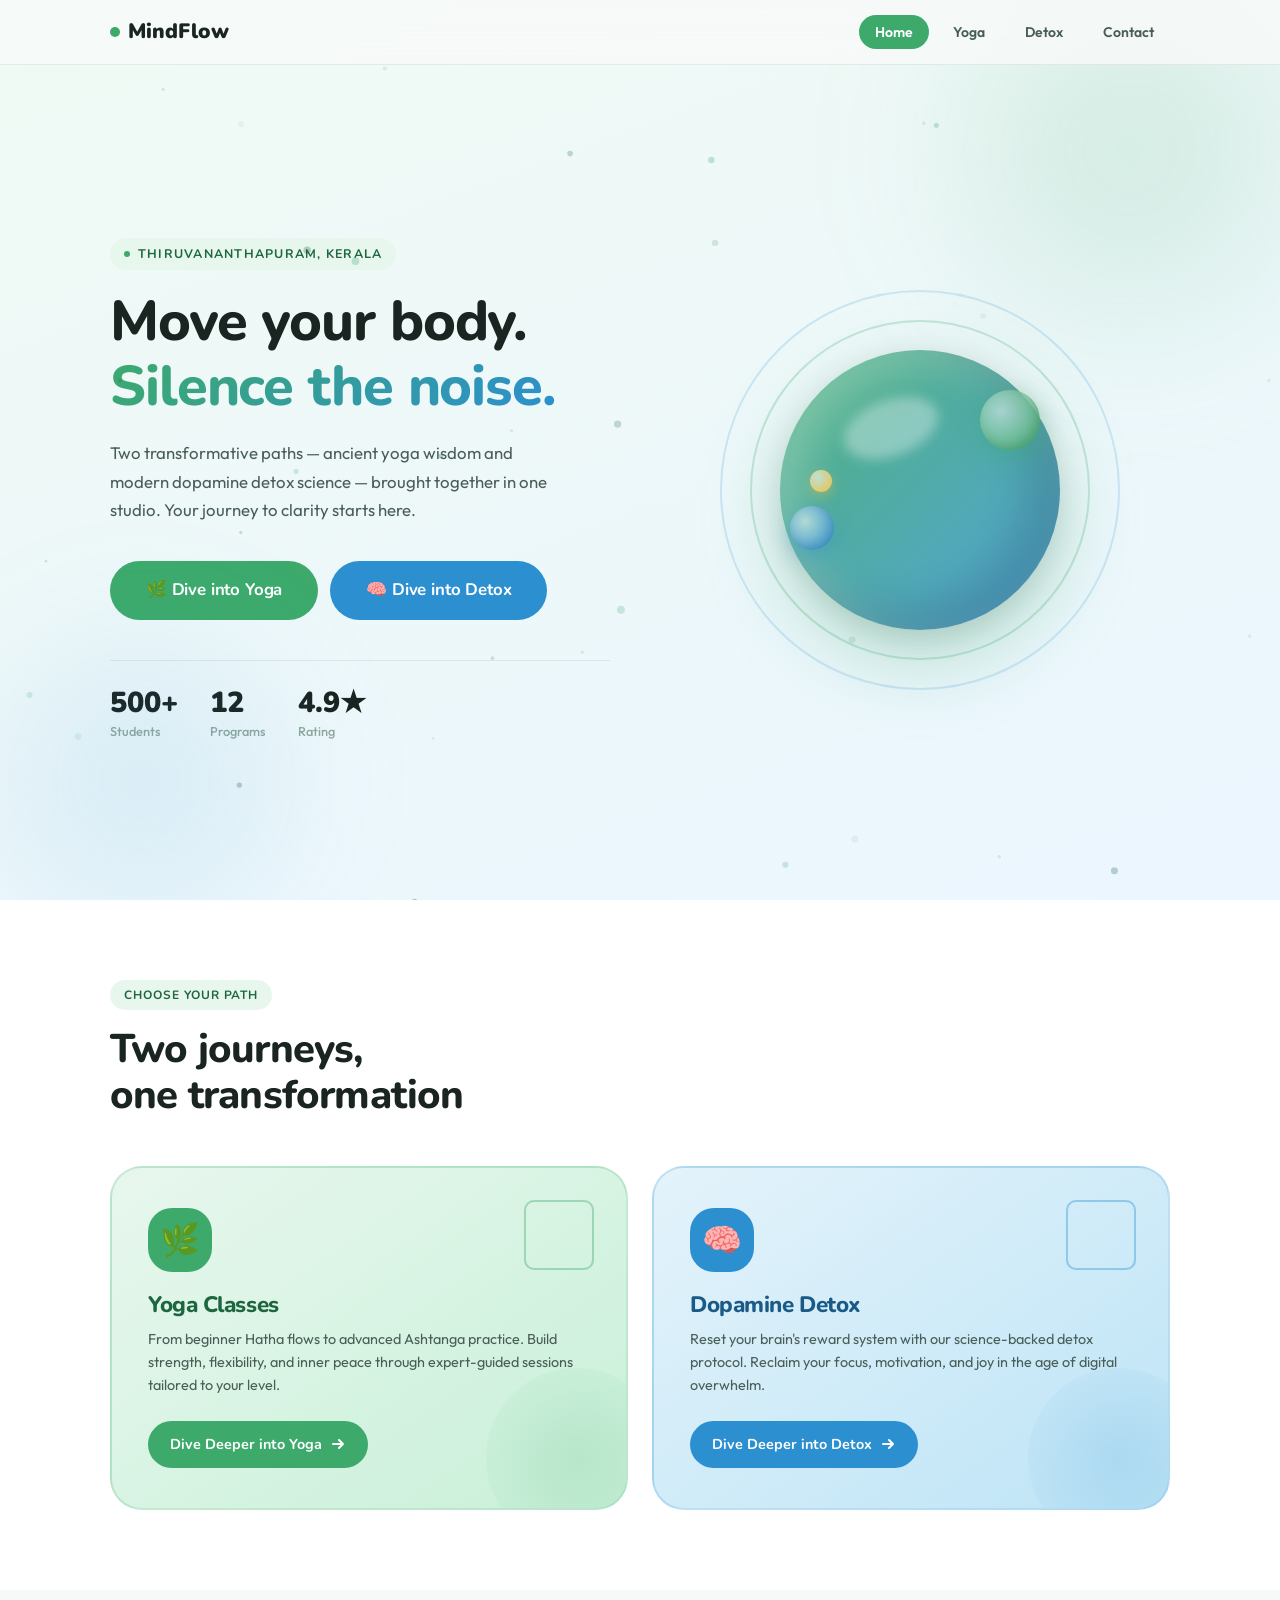
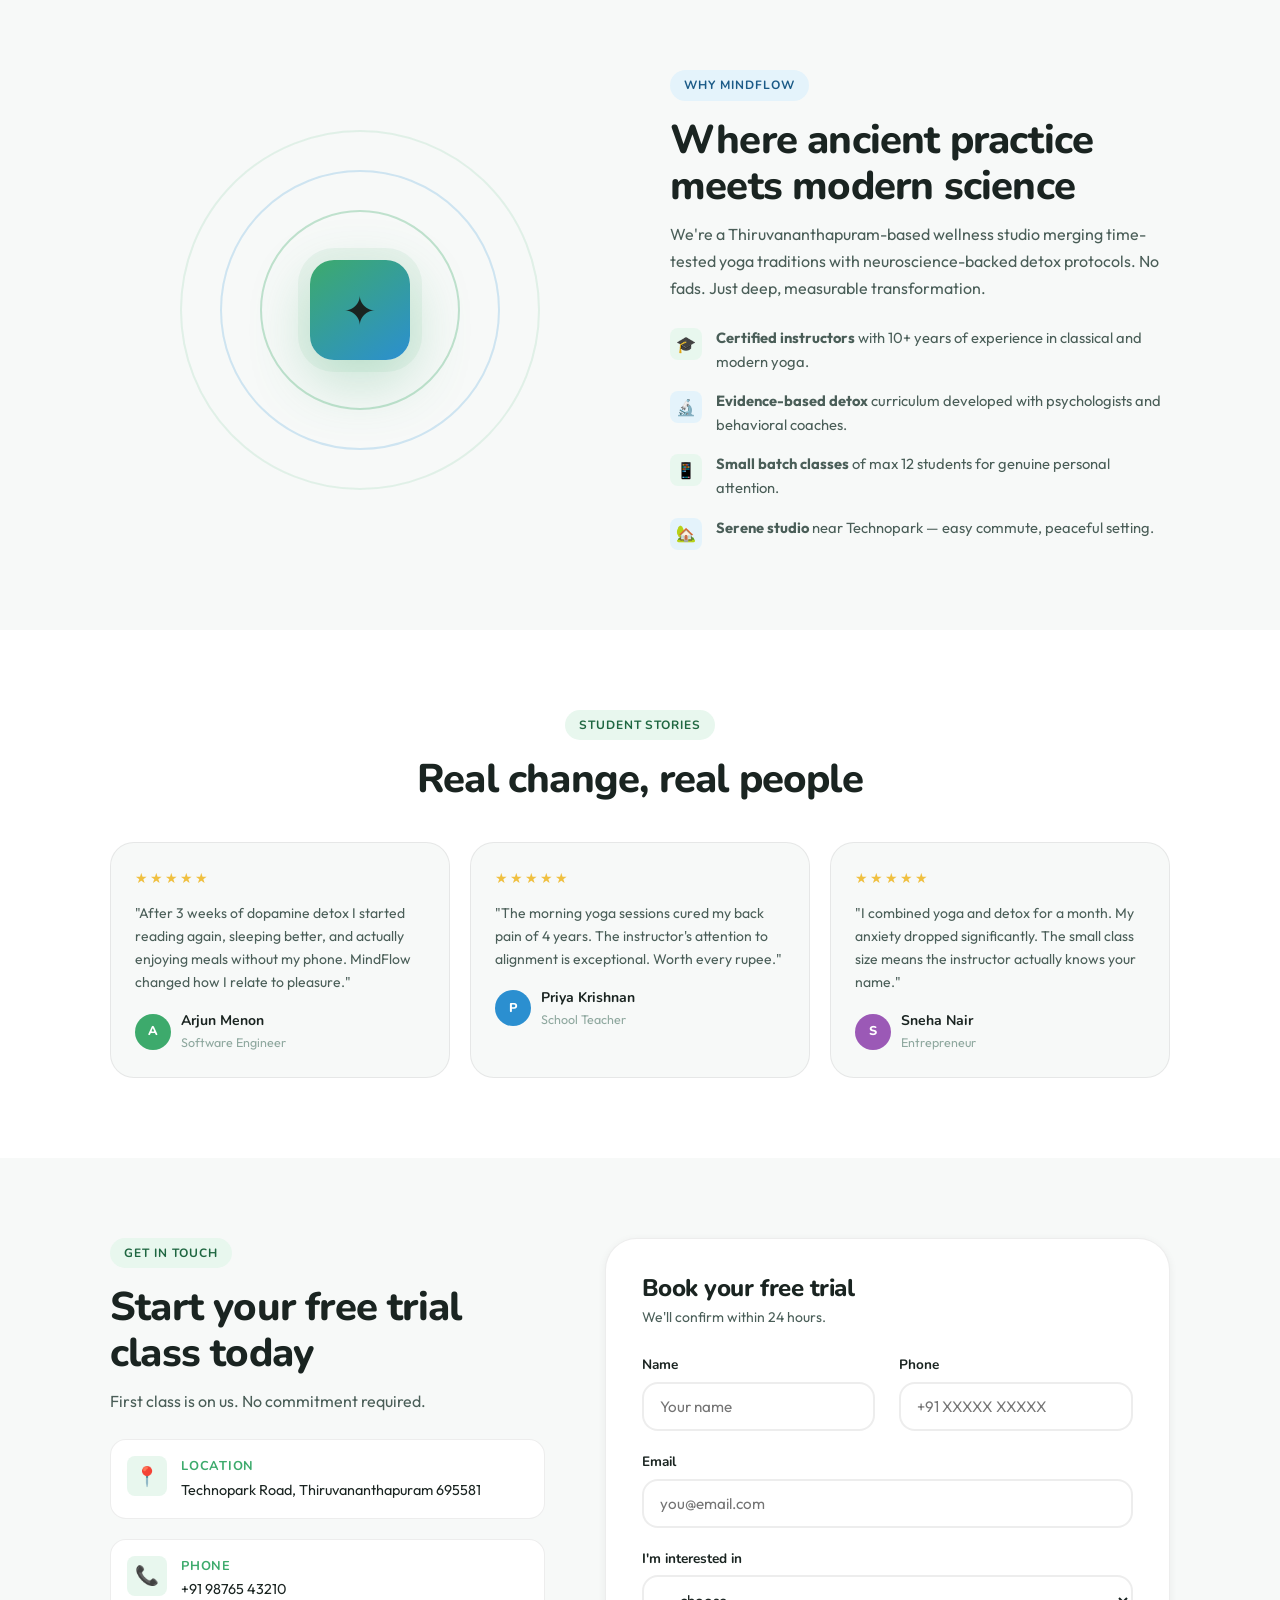
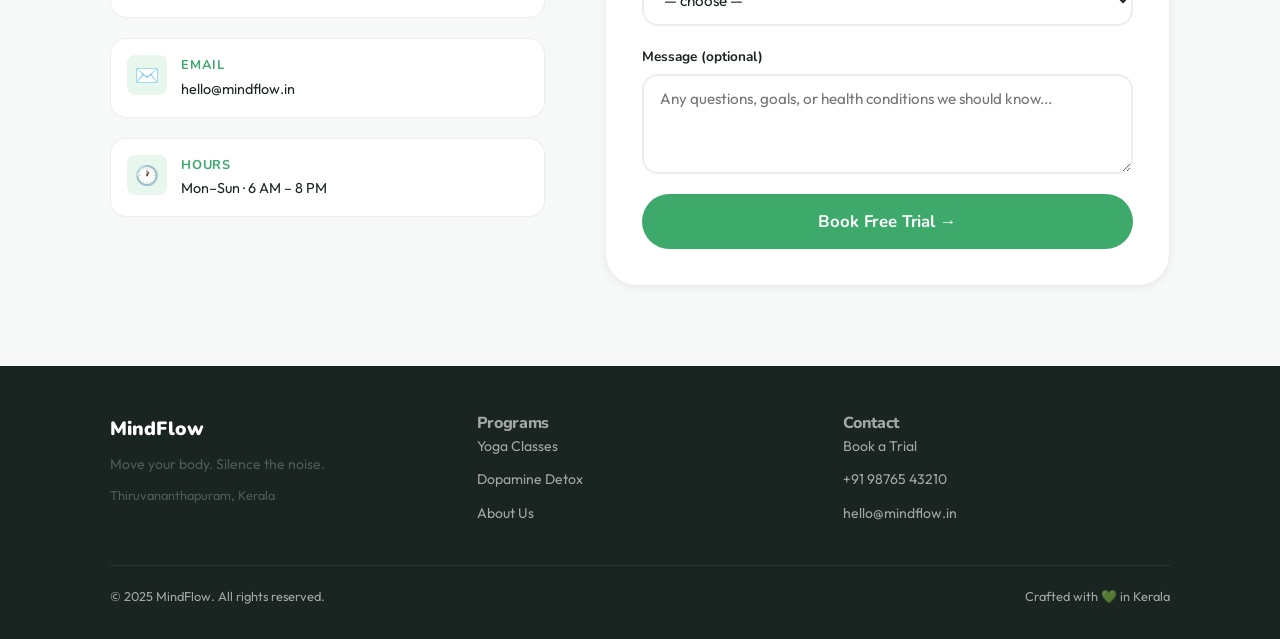
==== index.html @ 07716dae "Add files via upload" ====
<!DOCTYPE html>
<html lang="en">
<head>
  <meta charset="UTF-8" />
  <meta name="viewport" content="width=device-width, initial-scale=1.0" />
  <title>MindFlow — Yoga & Dopamine Detox Classes in Thiruvananthapuram</title>
  <meta name="description" content="Transform your mind and body with MindFlow's expert-led Yoga and Dopamine Detox programs. Classes in Thiruvananthapuram, Kerala. Book your free trial today." />
  <meta name="keywords" content="yoga classes Thiruvananthapuram, dopamine detox, mindfulness Kerala, yoga school, digital detox, mental wellness" />
  <meta name="robots" content="index, follow" />
  <link rel="canonical" href="https://mindflow.in/" />

  <!-- Open Graph -->
  <meta property="og:type" content="website" />
  <meta property="og:title" content="MindFlow — Yoga & Dopamine Detox Classes" />
  <meta property="og:description" content="Expert-led Yoga and Dopamine Detox programs. Transform your body, silence the noise." />
  <meta property="og:url" content="https://mindflow.in/" />
  <meta property="og:image" content="https://mindflow.in/og-home.jpg" />

  <!-- Structured Data -->
  <script type="application/ld+json">
  {
    "@context": "https://schema.org",
    "@type": "LocalBusiness",
    "name": "MindFlow",
    "description": "Yoga and Dopamine Detox classes in Thiruvananthapuram, Kerala",
    "url": "https://mindflow.in",
    "telephone": "+91-98765-43210",
    "address": {
      "@type": "PostalAddress",
      "streetAddress": "Technopark Road",
      "addressLocality": "Thiruvananthapuram",
      "addressRegion": "Kerala",
      "postalCode": "695581",
      "addressCountry": "IN"
    },
    "openingHours": "Mo-Su 06:00-20:00",
    "priceRange": "₹₹",
    "sameAs": ["https://instagram.com/mindflow.in"]
  }
  </script>

  <link rel="stylesheet" href="styles.css" />

  <style>
    /* ── Home-specific tokens ───────────────────────────── */
    :root {
      --yoga-green:    #3DAA6C;
      --yoga-light:    #E8F7EE;
      --yoga-dark:     #1E6640;
      --detox-blue:    #2B8FD0;
      --detox-light:   #E4F3FB;
      --detox-dark:    #1A5A87;
    }

    /* ── Nav accents (home uses green) ─────────────────── */
    .nav__logo-dot { background: var(--yoga-green); }
    .nav__links a.active {
      background: var(--yoga-green);
      color: var(--white);
    }
    .nav__mobile a.active {
      background: var(--yoga-light);
      color: var(--yoga-dark);
    }

    /* ── Hero ────────────────────────────────────────────── */
    .hero {
      min-height: 100svh;
      display: flex;
      align-items: center;
      padding-top: 80px;
      background: linear-gradient(160deg, #F0FAF4 0%, #EBF6FF 100%);
      position: relative;
      overflow: hidden;
    }

    .hero__bg-blob {
      position: absolute;
      border-radius: 50%;
      filter: blur(60px);
      animation: morphBlob 8s ease-in-out infinite;
      pointer-events: none;
    }

    .hero__bg-blob--green {
      width: 500px; height: 500px;
      background: radial-gradient(circle, rgba(61,170,108,0.18) 0%, transparent 70%);
      top: -100px; right: -100px;
    }

    .hero__bg-blob--blue {
      width: 400px; height: 400px;
      background: radial-gradient(circle, rgba(43,143,208,0.14) 0%, transparent 70%);
      bottom: -80px; left: -60px;
      animation-delay: -4s;
    }

    .hero__inner {
      display: grid;
      grid-template-columns: 1fr 1fr;
      gap: 60px;
      align-items: center;
      padding: 60px 0;
    }

    .hero__eyebrow {
      display: inline-flex;
      align-items: center;
      gap: 8px;
      font-family: var(--font-display);
      font-size: 0.78rem;
      font-weight: 700;
      letter-spacing: 0.1em;
      text-transform: uppercase;
      color: var(--yoga-dark);
      background: var(--yoga-light);
      padding: 6px 14px;
      border-radius: var(--r-full);
      margin-bottom: 20px;
    }

    .hero__eyebrow span {
      width: 6px; height: 6px;
      border-radius: 50%;
      background: var(--yoga-green);
      animation: pulse 2s ease-in-out infinite;
    }

    .hero__title {
      margin-bottom: 20px;
    }

    .hero__title em {
      font-style: normal;
      background: linear-gradient(135deg, var(--yoga-green), var(--detox-blue));
      -webkit-background-clip: text;
      -webkit-text-fill-color: transparent;
      background-clip: text;
    }

    .hero__desc {
      font-size: 1.05rem;
      max-width: 440px;
      margin-bottom: 36px;
    }

    .hero__cta {
      display: flex;
      gap: 12px;
      flex-wrap: wrap;
    }

    .hero__stats {
      display: flex;
      gap: 32px;
      margin-top: 40px;
      padding-top: 28px;
      border-top: 1px solid var(--border);
    }

    .hero__stat-val {
      font-family: var(--font-display);
      font-size: 1.8rem;
      font-weight: 900;
      color: var(--text-dark);
      line-height: 1;
      margin-bottom: 4px;
    }

    .hero__stat-lbl {
      font-size: 0.8rem;
      color: var(--text-light);
      font-weight: 500;
    }

    /* ── 3D Hero Visual ──────────────────────────────────── */
    .hero__visual {
      position: relative;
      height: 480px;
      display: flex;
      align-items: center;
      justify-content: center;
    }

    .hero__sphere-wrap {
      position: relative;
      width: 280px;
      height: 280px;
    }

    .hero__sphere {
      width: 280px;
      height: 280px;
      border-radius: 50%;
      background: linear-gradient(135deg,
        rgba(61,170,108,0.9) 0%,
        rgba(43,143,208,0.8) 100%);
      box-shadow:
        inset -30px -20px 40px rgba(0,0,0,0.15),
        inset 20px 15px 40px rgba(255,255,255,0.25),
        0 30px 80px rgba(61,170,108,0.30),
        0 10px 30px rgba(0,0,0,0.12);
      animation: float 5s ease-in-out infinite;
      position: relative;
      overflow: hidden;
    }

    .hero__sphere::before {
      content: '';
      position: absolute;
      top: 18%;
      left: 22%;
      width: 35%;
      height: 20%;
      border-radius: 50%;
      background: rgba(255,255,255,0.35);
      filter: blur(6px);
      transform: rotate(-20deg);
    }

    /* Orbit rings */
    .orbit-ring {
      position: absolute;
      border-radius: 50%;
      border: 2px solid;
      top: 50%; left: 50%;
      transform-origin: center;
    }

    .orbit-ring--1 {
      width: 340px; height: 340px;
      margin: -170px 0 0 -170px;
      border-color: rgba(61,170,108,0.25);
      animation: orbitRing 8s linear infinite;
    }

    .orbit-ring--2 {
      width: 400px; height: 400px;
      margin: -200px 0 0 -200px;
      border-color: rgba(43,143,208,0.18);
      animation: orbitRing 12s linear infinite reverse;
    }

    /* Floating 3D orbs */
    .orb {
      position: absolute;
      border-radius: 50%;
      pointer-events: none;
    }

    .orb--yoga {
      width: 60px; height: 60px;
      background: radial-gradient(circle at 35% 35%,
        rgba(255,255,255,0.5),
        var(--yoga-green));
      box-shadow: 0 8px 24px rgba(61,170,108,0.4),
                  inset -4px -4px 10px rgba(0,0,0,0.1);
      top: 40px; right: 20px;
      animation: floatB 4s ease-in-out infinite;
    }

    .orb--detox {
      width: 44px; height: 44px;
      background: radial-gradient(circle at 35% 35%,
        rgba(255,255,255,0.5),
        var(--detox-blue));
      box-shadow: 0 8px 20px rgba(43,143,208,0.4),
                  inset -4px -4px 10px rgba(0,0,0,0.1);
      bottom: 80px; left: 10px;
      animation: floatB 5.5s ease-in-out infinite 1s;
    }

    .orb--sm {
      width: 22px; height: 22px;
      background: radial-gradient(circle at 35% 35%,
        rgba(255,255,255,0.6),
        #f0c040);
      box-shadow: 0 4px 12px rgba(240,192,64,0.4);
      top: 120px; left: 30px;
      animation: floatB 3.5s ease-in-out infinite 0.5s;
    }

    /* ── Path Cards (main nav cards) ─────────────────────── */
    .path-section { background: var(--white); }

    .path-cards {
      display: grid;
      grid-template-columns: 1fr 1fr;
      gap: 24px;
      margin-top: 48px;
    }

    .path-card {
      border-radius: var(--r-xl);
      padding: 40px 36px;
      position: relative;
      overflow: hidden;
      cursor: pointer;
      transition: transform 0.3s var(--ease), box-shadow 0.3s;
      text-decoration: none;
      display: block;
    }

    .path-card:hover { transform: translateY(-6px) scale(1.01); }

    .path-card--yoga {
      background: linear-gradient(145deg, var(--yoga-light) 0%, #c8f0d8 100%);
      border: 2px solid rgba(61,170,108,0.2);
    }

    .path-card--detox {
      background: linear-gradient(145deg, var(--detox-light) 0%, #bde4f6 100%);
      border: 2px solid rgba(43,143,208,0.2);
    }

    .path-card:hover { box-shadow: var(--shadow-lg); }

    .path-card__icon {
      width: 64px; height: 64px;
      border-radius: var(--r-lg);
      display: flex;
      align-items: center;
      justify-content: center;
      font-size: 2rem;
      margin-bottom: 20px;
      position: relative;
      z-index: 1;
    }

    .path-card--yoga .path-card__icon { background: var(--yoga-green); }
    .path-card--detox .path-card__icon { background: var(--detox-blue); }

    .path-card__title {
      font-size: 1.4rem;
      margin-bottom: 10px;
      position: relative;
      z-index: 1;
    }

    .path-card--yoga .path-card__title { color: var(--yoga-dark); }
    .path-card--detox .path-card__title { color: var(--detox-dark); }

    .path-card__desc {
      font-size: 0.9rem;
      line-height: 1.6;
      margin-bottom: 24px;
      position: relative;
      z-index: 1;
    }

    .path-card__btn {
      display: inline-flex;
      align-items: center;
      gap: 8px;
      font-family: var(--font-display);
      font-weight: 700;
      font-size: 0.9rem;
      padding: 12px 22px;
      border-radius: var(--r-full);
      border: none;
      cursor: pointer;
      transition: transform 0.2s var(--ease), box-shadow 0.2s;
      position: relative;
      z-index: 1;
    }

    .path-card--yoga .path-card__btn {
      background: var(--yoga-green);
      color: var(--white);
    }

    .path-card--detox .path-card__btn {
      background: var(--detox-blue);
      color: var(--white);
    }

    .path-card__btn:hover { transform: translateX(4px); }

    /* 3D decorative shape on card */
    .path-card__bg-shape {
      position: absolute;
      border-radius: 50%;
      pointer-events: none;
    }

    .path-card--yoga .path-card__bg-shape {
      width: 180px; height: 180px;
      background: radial-gradient(circle, rgba(61,170,108,0.15), transparent);
      right: -40px; bottom: -40px;
    }

    .path-card--detox .path-card__bg-shape {
      width: 180px; height: 180px;
      background: radial-gradient(circle, rgba(43,143,208,0.15), transparent);
      right: -40px; bottom: -40px;
    }

    /* 3D floating cube on cards */
    .path-card__cube {
      position: absolute;
      right: 32px;
      top: 32px;
      width: 70px;
      height: 70px;
      transform-style: preserve-3d;
      animation: spin3d 10s linear infinite;
      opacity: 0.5;
    }

    .cube-face {
      position: absolute;
      width: 70px; height: 70px;
      border: 2px solid;
      border-radius: 10px;
    }

    .path-card--yoga .cube-face { border-color: rgba(61,170,108,0.5); }
    .path-card--detox .cube-face { border-color: rgba(43,143,208,0.5); }

    .cube-face--front  { transform: translateZ(35px); }
    .cube-face--back   { transform: rotateY(180deg) translateZ(35px); }
    .cube-face--left   { transform: rotateY(-90deg) translateZ(35px); }
    .cube-face--right  { transform: rotateY(90deg) translateZ(35px); }
    .cube-face--top    { transform: rotateX(90deg) translateZ(35px); }
    .cube-face--bottom { transform: rotateX(-90deg) translateZ(35px); }

    /* ── Details (About) Section ─────────────────────────── */
    .about-section {
      background: var(--off-white);
    }

    .about-grid {
      display: grid;
      grid-template-columns: 1fr 1fr;
      gap: 60px;
      align-items: center;
    }

    .about__visual {
      position: relative;
      height: 380px;
    }

    /* 3D pyramid-ish element */
    .pyramid-wrap {
      position: relative;
      width: 100%;
      height: 100%;
      display: flex;
      align-items: center;
      justify-content: center;
    }

    .tri-ring {
      position: absolute;
      border-radius: 50%;
      border: 2px solid;
      animation: orbitRing linear infinite;
    }

    .tri-ring--1 {
      width: 200px; height: 200px;
      border-color: rgba(61,170,108,0.3);
      animation-duration: 6s;
    }

    .tri-ring--2 {
      width: 280px; height: 280px;
      border-color: rgba(43,143,208,0.2);
      animation-duration: 9s;
      animation-direction: reverse;
    }

    .tri-ring--3 {
      width: 360px; height: 360px;
      border-color: rgba(61,170,108,0.12);
      animation-duration: 13s;
    }

    .pyramid-core {
      width: 100px; height: 100px;
      border-radius: 24px;
      background: linear-gradient(145deg, var(--yoga-green), var(--detox-blue));
      box-shadow: 0 20px 60px rgba(61,170,108,0.3), 0 0 0 12px rgba(61,170,108,0.08);
      display: flex;
      align-items: center;
      justify-content: center;
      font-size: 2.5rem;
      animation: float 4s ease-in-out infinite;
      z-index: 2;
      position: relative;
    }

    .about__list {
      list-style: none;
      display: flex;
      flex-direction: column;
      gap: 16px;
      margin-top: 24px;
    }

    .about__list li {
      display: flex;
      align-items: flex-start;
      gap: 14px;
      font-size: 0.92rem;
      color: var(--text-mid);
    }

    .about__list-icon {
      width: 32px; height: 32px;
      border-radius: var(--r-sm);
      display: flex;
      align-items: center;
      justify-content: center;
      font-size: 1rem;
      flex-shrink: 0;
      margin-top: 2px;
    }

    /* ── Testimonials ───────────────────────────────────── */
    .testi-section { background: var(--white); }

    .testi-grid {
      display: grid;
      grid-template-columns: repeat(3, 1fr);
      gap: 20px;
      margin-top: 40px;
    }

    .testi-card {
      padding: 24px;
      border-radius: var(--r-lg);
      background: var(--off-white);
      border: 1px solid var(--border);
      transition: transform 0.3s var(--ease), box-shadow 0.3s;
    }

    .testi-card:hover { transform: translateY(-4px); box-shadow: var(--shadow-md); }

    .testi-stars {
      color: #f0c040;
      font-size: 0.9rem;
      margin-bottom: 12px;
      letter-spacing: 2px;
    }

    .testi-text {
      font-size: 0.875rem;
      line-height: 1.65;
      color: var(--text-mid);
      margin-bottom: 16px;
    }

    .testi-author {
      display: flex;
      align-items: center;
      gap: 10px;
    }

    .testi-avatar {
      width: 36px; height: 36px;
      border-radius: 50%;
      display: flex;
      align-items: center;
      justify-content: center;
      font-family: var(--font-display);
      font-weight: 800;
      font-size: 0.8rem;
      color: var(--white);
      flex-shrink: 0;
    }

    .testi-name {
      font-family: var(--font-display);
      font-size: 0.875rem;
      font-weight: 700;
      color: var(--text-dark);
    }

    .testi-role {
      font-size: 0.78rem;
      color: var(--text-light);
    }

    /* ── Contact Section ─────────────────────────────────── */
    .contact-section { background: var(--off-white); }

    .contact-inner {
      display: grid;
      grid-template-columns: 1fr 1.3fr;
      gap: 60px;
      align-items: start;
    }

    .contact-info {
      display: flex;
      flex-direction: column;
      gap: 20px;
      margin-top: 24px;
    }

    .contact-item {
      display: flex;
      align-items: flex-start;
      gap: 14px;
      padding: 16px;
      background: var(--white);
      border-radius: var(--r-md);
      border: 1px solid var(--border);
    }

    .contact-item__icon {
      width: 40px; height: 40px;
      border-radius: var(--r-sm);
      background: var(--yoga-light);
      display: flex;
      align-items: center;
      justify-content: center;
      font-size: 1.2rem;
      flex-shrink: 0;
    }

    .contact-item__label {
      font-family: var(--font-display);
      font-size: 0.8rem;
      font-weight: 700;
      text-transform: uppercase;
      letter-spacing: 0.06em;
      color: var(--yoga-green);
      margin-bottom: 2px;
    }

    .contact-item__value {
      font-size: 0.9rem;
      color: var(--text-dark);
    }

    .contact-form-wrap {
      background: var(--white);
      border-radius: var(--r-xl);
      padding: 36px;
      box-shadow: var(--shadow-sm);
      border: 1px solid var(--border);
    }

    .contact-form-wrap .btn {
      width: 100%;
      background: var(--yoga-green);
      color: var(--white);
    }

    .contact-form-wrap .btn:focus-visible { outline: 3px solid var(--yoga-green); outline-offset: 2px; }

    /* success message */
    .form-success {
      display: none;
      text-align: center;
      padding: 24px;
      color: var(--yoga-dark);
      font-family: var(--font-display);
      font-weight: 700;
    }

    /* ── Responsive ──────────────────────────────────────── */
    @media (max-width: 768px) {
      .hero__inner { grid-template-columns: 1fr; gap: 40px; }
      .hero__visual { height: 300px; order: -1; }
      .hero__sphere-wrap { width: 200px; height: 200px; }
      .hero__sphere { width: 200px; height: 200px; }
      .orbit-ring--1 { width: 240px; height: 240px; margin: -120px 0 0 -120px; }
      .orbit-ring--2 { width: 290px; height: 290px; margin: -145px 0 0 -145px; }
      .path-cards { grid-template-columns: 1fr; }
      .about-grid { grid-template-columns: 1fr; }
      .about__visual { height: 260px; }
      .testi-grid { grid-template-columns: 1fr 1fr; }
      .contact-inner { grid-template-columns: 1fr; }
      .hero__stats { gap: 20px; }
    }

    @media (max-width: 480px) {
      .testi-grid { grid-template-columns: 1fr; }
    }
  </style>
</head>
<body>

<!-- ══ NAV ══════════════════════════════════════════════ -->
<nav class="nav" id="nav" aria-label="Main navigation">
  <div class="container">
    <div class="nav__inner">
      <a href="index.html" class="nav__logo" aria-label="MindFlow Home">
        <span class="nav__logo-dot" aria-hidden="true"></span>
        MindFlow
      </a>
      <ul class="nav__links" role="list">
        <li><a href="index.html" class="active" aria-current="page">Home</a></li>
        <li><a href="yoga.html">Yoga</a></li>
        <li><a href="dopamine-detox.html">Detox</a></li>
        <li><a href="#contact">Contact</a></li>
      </ul>
      <button class="nav__menu-btn" id="menuBtn" aria-label="Toggle menu" aria-expanded="false">
        <svg width="22" height="22" viewBox="0 0 22 22" fill="none" aria-hidden="true">
          <rect y="4"  width="22" height="2.5" rx="1.25" fill="#4A5E58"/>
          <rect y="10" width="22" height="2.5" rx="1.25" fill="#4A5E58"/>
          <rect y="16" width="22" height="2.5" rx="1.25" fill="#4A5E58"/>
        </svg>
      </button>
    </div>
    <div class="nav__mobile" id="mobileMenu" role="navigation">
      <a href="index.html" class="active">Home</a>
      <a href="yoga.html">Yoga Classes</a>
      <a href="dopamine-detox.html">Dopamine Detox</a>
      <a href="#contact">Contact</a>
    </div>
  </div>
</nav>

<!-- ══ HERO ══════════════════════════════════════════════ -->
<section class="hero" aria-labelledby="hero-heading">
  <div class="hero__bg-blob hero__bg-blob--green" aria-hidden="true"></div>
  <div class="hero__bg-blob hero__bg-blob--blue" aria-hidden="true"></div>

  <div class="container">
    <div class="hero__inner">

      <!-- Text -->
      <div>
        <div class="hero__eyebrow">
          <span aria-hidden="true"></span>
          Thiruvananthapuram, Kerala
        </div>
        <h1 class="hero__title" id="hero-heading">
          Move your body.<br>
          <em>Silence the noise.</em>
        </h1>
        <p class="hero__desc">
          Two transformative paths — ancient yoga wisdom and modern
          dopamine detox science — brought together in one studio.
          Your journey to clarity starts here.
        </p>
        <div class="hero__cta">
          <a href="yoga.html" class="btn btn--lg" style="background:var(--yoga-green);color:#fff;" aria-label="Explore Yoga Classes">
            🌿 Dive into Yoga
          </a>
          <a href="dopamine-detox.html" class="btn btn--lg" style="background:var(--detox-blue);color:#fff;" aria-label="Explore Dopamine Detox">
            🧠 Dive into Detox
          </a>
        </div>
        <div class="hero__stats" role="list">
          <div role="listitem">
            <div class="hero__stat-val">500+</div>
            <div class="hero__stat-lbl">Students</div>
          </div>
          <div role="listitem">
            <div class="hero__stat-val">12</div>
            <div class="hero__stat-lbl">Programs</div>
          </div>
          <div role="listitem">
            <div class="hero__stat-val">4.9★</div>
            <div class="hero__stat-lbl">Rating</div>
          </div>
        </div>
      </div>

      <!-- 3D Visual -->
      <div class="hero__visual" aria-hidden="true">
        <div class="hero__sphere-wrap scene-3d">
          <div class="orbit-ring orbit-ring--1"></div>
          <div class="orbit-ring orbit-ring--2"></div>
          <div class="hero__sphere"></div>
          <div class="orb orb--yoga"></div>
          <div class="orb orb--detox"></div>
          <div class="orb orb--sm"></div>
        </div>
      </div>

    </div>
  </div>
</section>

<!-- ══ PATH CARDS ════════════════════════════════════════ -->
<section class="section path-section" aria-labelledby="paths-heading">
  <div class="container">
    <div class="reveal">
      <p class="pill" style="background:var(--yoga-light);color:var(--yoga-dark);">Choose Your Path</p>
      <h2 id="paths-heading">Two journeys,<br>one transformation</h2>
    </div>

    <div class="path-cards reveal-group">

      <!-- Yoga Card -->
      <a href="yoga.html" class="path-card path-card--yoga tilt-card" aria-label="Go to Yoga Classes page">
        <div class="path-card__icon" aria-hidden="true">🌿</div>
        <div class="path-card__cube" aria-hidden="true">
          <div class="cube-face cube-face--front"></div>
          <div class="cube-face cube-face--back"></div>
          <div class="cube-face cube-face--left"></div>
          <div class="cube-face cube-face--right"></div>
          <div class="cube-face cube-face--top"></div>
          <div class="cube-face cube-face--bottom"></div>
        </div>
        <h3 class="path-card__title">Yoga Classes</h3>
        <p class="path-card__desc">
          From beginner Hatha flows to advanced Ashtanga practice.
          Build strength, flexibility, and inner peace through
          expert-guided sessions tailored to your level.
        </p>
        <div class="path-card__btn" role="presentation">
          Dive Deeper into Yoga
          <svg width="16" height="16" viewBox="0 0 16 16" fill="none" aria-hidden="true">
            <path d="M3 8h10M9 4l4 4-4 4" stroke="currentColor" stroke-width="2" stroke-linecap="round" stroke-linejoin="round"/>
          </svg>
        </div>
        <div class="path-card__bg-shape" aria-hidden="true"></div>
      </a>

      <!-- Detox Card -->
      <a href="dopamine-detox.html" class="path-card path-card--detox tilt-card" aria-label="Go to Dopamine Detox page">
        <div class="path-card__icon" aria-hidden="true">🧠</div>
        <div class="path-card__cube" aria-hidden="true">
          <div class="cube-face cube-face--front"></div>
          <div class="cube-face cube-face--back"></div>
          <div class="cube-face cube-face--left"></div>
          <div class="cube-face cube-face--right"></div>
          <div class="cube-face cube-face--top"></div>
          <div class="cube-face cube-face--bottom"></div>
        </div>
        <h3 class="path-card__title">Dopamine Detox</h3>
        <p class="path-card__desc">
          Reset your brain's reward system with our science-backed
          detox protocol. Reclaim your focus, motivation, and joy
          in the age of digital overwhelm.
        </p>
        <div class="path-card__btn" role="presentation">
          Dive Deeper into Detox
          <svg width="16" height="16" viewBox="0 0 16 16" fill="none" aria-hidden="true">
            <path d="M3 8h10M9 4l4 4-4 4" stroke="currentColor" stroke-width="2" stroke-linecap="round" stroke-linejoin="round"/>
          </svg>
        </div>
        <div class="path-card__bg-shape" aria-hidden="true"></div>
      </a>

    </div>
  </div>
</section>

<!-- ══ ABOUT / DETAILS ════════════════════════════════════ -->
<section class="section about-section" id="about" aria-labelledby="about-heading">
  <div class="container">
    <div class="about-grid">

      <div class="reveal">
        <div class="about__visual">
          <div class="pyramid-wrap scene-3d" aria-hidden="true">
            <div class="tri-ring tri-ring--1"></div>
            <div class="tri-ring tri-ring--2"></div>
            <div class="tri-ring tri-ring--3"></div>
            <div class="pyramid-core">✦</div>
          </div>
        </div>
      </div>

      <div class="reveal">
        <p class="pill" style="background:var(--detox-light);color:var(--detox-dark);">Why MindFlow</p>
        <h2 id="about-heading">Where ancient practice meets modern science</h2>
        <p style="margin-top:12px;">
          We're a Thiruvananthapuram-based wellness studio merging time-tested
          yoga traditions with neuroscience-backed detox protocols. No fads.
          Just deep, measurable transformation.
        </p>
        <ul class="about__list" role="list">
          <li>
            <div class="about__list-icon" style="background:var(--yoga-light);">🎓</div>
            <div><strong>Certified instructors</strong> with 10+ years of experience in classical and modern yoga.</div>
          </li>
          <li>
            <div class="about__list-icon" style="background:var(--detox-light);">🔬</div>
            <div><strong>Evidence-based detox</strong> curriculum developed with psychologists and behavioral coaches.</div>
          </li>
          <li>
            <div class="about__list-icon" style="background:var(--yoga-light);">📱</div>
            <div><strong>Small batch classes</strong> of max 12 students for genuine personal attention.</div>
          </li>
          <li>
            <div class="about__list-icon" style="background:var(--detox-light);">🏡</div>
            <div><strong>Serene studio</strong> near Technopark — easy commute, peaceful setting.</div>
          </li>
        </ul>
      </div>

    </div>
  </div>
</section>

<!-- ══ TESTIMONIALS ══════════════════════════════════════ -->
<section class="section testi-section" aria-labelledby="testi-heading">
  <div class="container">
    <div class="reveal" style="text-align:center;max-width:500px;margin:0 auto;">
      <p class="pill" style="background:var(--yoga-light);color:var(--yoga-dark);">Student Stories</p>
      <h2 id="testi-heading">Real change, real people</h2>
    </div>

    <div class="testi-grid reveal-group">

      <div class="testi-card">
        <div class="testi-stars" aria-label="5 out of 5 stars">★★★★★</div>
        <p class="testi-text">"After 3 weeks of dopamine detox I started reading again, sleeping better, and actually enjoying meals without my phone. MindFlow changed how I relate to pleasure."</p>
        <div class="testi-author">
          <div class="testi-avatar" style="background:var(--yoga-green);" aria-hidden="true">A</div>
          <div>
            <div class="testi-name">Arjun Menon</div>
            <div class="testi-role">Software Engineer</div>
          </div>
        </div>
      </div>

      <div class="testi-card">
        <div class="testi-stars" aria-label="5 out of 5 stars">★★★★★</div>
        <p class="testi-text">"The morning yoga sessions cured my back pain of 4 years. The instructor's attention to alignment is exceptional. Worth every rupee."</p>
        <div class="testi-author">
          <div class="testi-avatar" style="background:var(--detox-blue);" aria-hidden="true">P</div>
          <div>
            <div class="testi-name">Priya Krishnan</div>
            <div class="testi-role">School Teacher</div>
          </div>
        </div>
      </div>

      <div class="testi-card">
        <div class="testi-stars" aria-label="5 out of 5 stars">★★★★★</div>
        <p class="testi-text">"I combined yoga and detox for a month. My anxiety dropped significantly. The small class size means the instructor actually knows your name."</p>
        <div class="testi-author">
          <div class="testi-avatar" style="background:#9B59B6;" aria-hidden="true">S</div>
          <div>
            <div class="testi-name">Sneha Nair</div>
            <div class="testi-role">Entrepreneur</div>
          </div>
        </div>
      </div>

    </div>
  </div>
</section>

<!-- ══ CONTACT ════════════════════════════════════════════ -->
<section class="section contact-section" id="contact" aria-labelledby="contact-heading">
  <div class="container">
    <div class="contact-inner">

      <div class="reveal">
        <p class="pill" style="background:var(--yoga-light);color:var(--yoga-dark);">Get in Touch</p>
        <h2 id="contact-heading">Start your free trial class today</h2>
        <p style="margin-top:12px;">First class is on us. No commitment required.</p>
        <div class="contact-info" role="list">
          <div class="contact-item" role="listitem">
            <div class="contact-item__icon" aria-hidden="true">📍</div>
            <div>
              <div class="contact-item__label">Location</div>
              <div class="contact-item__value">Technopark Road, Thiruvananthapuram 695581</div>
            </div>
          </div>
          <div class="contact-item" role="listitem">
            <div class="contact-item__icon" aria-hidden="true">📞</div>
            <div>
              <div class="contact-item__label">Phone</div>
              <div class="contact-item__value"><a href="tel:+919876543210">+91 98765 43210</a></div>
            </div>
          </div>
          <div class="contact-item" role="listitem">
            <div class="contact-item__icon" aria-hidden="true">✉️</div>
            <div>
              <div class="contact-item__label">Email</div>
              <div class="contact-item__value"><a href="mailto:hello@mindflow.in">hello@mindflow.in</a></div>
            </div>
          </div>
          <div class="contact-item" role="listitem">
            <div class="contact-item__icon" aria-hidden="true">🕐</div>
            <div>
              <div class="contact-item__label">Hours</div>
              <div class="contact-item__value">Mon–Sun · 6 AM – 8 PM</div>
            </div>
          </div>
        </div>
      </div>

      <div class="contact-form-wrap reveal">
        <h3 style="margin-bottom:4px;">Book your free trial</h3>
        <p style="font-size:0.875rem;margin-bottom:24px;">We'll confirm within 24 hours.</p>

        <form id="contactForm" novalidate aria-label="Contact form">
          <div class="grid-2">
            <div class="form-group">
              <label for="name">Name</label>
              <input type="text" id="name" name="name" placeholder="Your name" required autocomplete="name" />
            </div>
            <div class="form-group">
              <label for="phone">Phone</label>
              <input type="tel" id="phone" name="phone" placeholder="+91 XXXXX XXXXX" autocomplete="tel" />
            </div>
          </div>
          <div class="form-group">
            <label for="email">Email</label>
            <input type="email" id="email" name="email" placeholder="you@email.com" required autocomplete="email" />
          </div>
          <div class="form-group">
            <label for="interest">I'm interested in</label>
            <select id="interest" name="interest">
              <option value="">— choose —</option>
              <option value="yoga">Yoga Classes</option>
              <option value="detox">Dopamine Detox</option>
              <option value="both">Both Programs</option>
            </select>
          </div>
          <div class="form-group">
            <label for="message">Message (optional)</label>
            <textarea id="message" name="message" placeholder="Any questions, goals, or health conditions we should know..."></textarea>
          </div>
          <button type="submit" class="btn btn--lg">Book Free Trial →</button>
        </form>
        <div class="form-success" id="formSuccess" role="status" aria-live="polite">
          🎉 Booked! We'll reach out within 24 hours.
        </div>
      </div>

    </div>
  </div>
</section>

<!-- ══ FOOTER ════════════════════════════════════════════ -->
<footer class="footer" aria-labelledby="footer-heading">
  <div class="container">
    <div class="footer__inner">
      <div>
        <div class="footer__brand" id="footer-heading">MindFlow</div>
        <p class="footer__tagline">Move your body. Silence the noise.</p>
        <p style="font-size:0.8rem;margin-top:8px;">Thiruvananthapuram, Kerala</p>
      </div>
      <nav aria-label="Footer Programs">
        <h4>Programs</h4>
        <ul class="footer__links" role="list">
          <li><a href="yoga.html">Yoga Classes</a></li>
          <li><a href="dopamine-detox.html">Dopamine Detox</a></li>
          <li><a href="index.html#about">About Us</a></li>
        </ul>
      </nav>
      <nav aria-label="Footer Contact">
        <h4>Contact</h4>
        <ul class="footer__links" role="list">
          <li><a href="index.html#contact">Book a Trial</a></li>
          <li><a href="tel:+919876543210">+91 98765 43210</a></li>
          <li><a href="mailto:hello@mindflow.in">hello@mindflow.in</a></li>
        </ul>
      </nav>
    </div>
    <div class="footer__bottom">
      <span>© 2025 MindFlow. All rights reserved.</span>
      <span>Crafted with 💚 in Kerala</span>
    </div>
  </div>
</footer>

<script src="main.js"></script>
</body>
</html>
---- styles.css ----
/* ============================================================
   MindFlow — Shared Stylesheet
   Design System: Material-inspired, Duolingo-clean, 3D animated
   ============================================================ */

@import url('https://fonts.googleapis.com/css2?family=Nunito:wght@400;600;700;800;900&family=Outfit:wght@300;400;500;600;700&display=swap');

/* ── Design Tokens ─────────────────────────────────────── */
:root {
  /* Neutral */
  --white:      #FFFFFF;
  --off-white:  #F7F9F8;
  --text-dark:  #1A2421;
  --text-mid:   #4A5E58;
  --text-light: #8FA89F;
  --border:     rgba(0,0,0,0.07);
  --shadow-sm:  0 2px 8px rgba(0,0,0,0.06);
  --shadow-md:  0 8px 32px rgba(0,0,0,0.10);
  --shadow-lg:  0 24px 64px rgba(0,0,0,0.12);

  /* Typography */
  --font-display: 'Nunito', sans-serif;
  --font-body:    'Outfit', sans-serif;

  /* Radius */
  --r-sm:  8px;
  --r-md:  16px;
  --r-lg:  24px;
  --r-xl:  32px;
  --r-full: 9999px;

  /* Transitions */
  --ease: cubic-bezier(0.34, 1.56, 0.64, 1);
  --ease-out: cubic-bezier(0.16, 1, 0.3, 1);
}

/* ── Reset ─────────────────────────────────────────────── */
*, *::before, *::after { box-sizing: border-box; margin: 0; padding: 0; }

html {
  scroll-behavior: smooth;
  -webkit-font-smoothing: antialiased;
}

body {
  font-family: var(--font-body);
  color: var(--text-dark);
  background: var(--off-white);
  overflow-x: hidden;
  line-height: 1.6;
}

/* ── Typography ────────────────────────────────────────── */
h1, h2, h3, h4 {
  font-family: var(--font-display);
  font-weight: 800;
  line-height: 1.15;
  letter-spacing: -0.02em;
}

h1 { font-size: clamp(2rem, 6vw, 3.5rem); }
h2 { font-size: clamp(1.5rem, 4vw, 2.5rem); }
h3 { font-size: clamp(1.1rem, 3vw, 1.5rem); }

p {
  font-family: var(--font-body);
  font-size: clamp(0.9rem, 2vw, 1rem);
  color: var(--text-mid);
  line-height: 1.7;
}

a { text-decoration: none; color: inherit; }

/* ── Layout Utilities ──────────────────────────────────── */
.container {
  width: 100%;
  max-width: 1100px;
  margin: 0 auto;
  padding: 0 20px;
}

.section {
  padding: 80px 0;
}

.section--sm { padding: 48px 0; }

/* ── Nav ────────────────────────────────────────────────── */
.nav {
  position: fixed;
  top: 0; left: 0; right: 0;
  z-index: 100;
  background: rgba(247, 249, 248, 0.85);
  backdrop-filter: blur(16px);
  -webkit-backdrop-filter: blur(16px);
  border-bottom: 1px solid var(--border);
  transition: box-shadow 0.3s;
}

.nav.scrolled { box-shadow: var(--shadow-md); }

.nav__inner {
  display: flex;
  align-items: center;
  justify-content: space-between;
  height: 64px;
}

.nav__logo {
  font-family: var(--font-display);
  font-weight: 900;
  font-size: 1.3rem;
  display: flex;
  align-items: center;
  gap: 8px;
}

.nav__logo-dot {
  width: 10px; height: 10px;
  border-radius: 50%;
  display: inline-block;
}

.nav__links {
  display: flex;
  gap: 8px;
  list-style: none;
}

.nav__links a {
  font-weight: 600;
  font-size: 0.875rem;
  padding: 8px 16px;
  border-radius: var(--r-full);
  transition: background 0.2s, color 0.2s;
  color: var(--text-mid);
}

.nav__links a:hover { background: rgba(0,0,0,0.05); color: var(--text-dark); }
.nav__links a.active { color: var(--white); }

.nav__menu-btn {
  display: none;
  background: none;
  border: none;
  cursor: pointer;
  padding: 8px;
  border-radius: var(--r-sm);
}

/* Mobile nav */
.nav__mobile {
  display: none;
  flex-direction: column;
  padding: 12px 20px 16px;
  gap: 4px;
  border-top: 1px solid var(--border);
}

.nav__mobile a {
  font-weight: 600;
  font-size: 0.95rem;
  padding: 12px 16px;
  border-radius: var(--r-md);
  color: var(--text-mid);
  transition: background 0.2s;
}

.nav__mobile a:hover { background: rgba(0,0,0,0.04); }
.nav__mobile a.active { color: var(--white); }

.nav__mobile.open { display: flex; }

@media (max-width: 640px) {
  .nav__links { display: none; }
  .nav__menu-btn { display: flex; }
}

/* ── Pill / Badge ───────────────────────────────────────── */
.pill {
  display: inline-flex;
  align-items: center;
  gap: 6px;
  font-family: var(--font-display);
  font-size: 0.75rem;
  font-weight: 700;
  letter-spacing: 0.08em;
  text-transform: uppercase;
  padding: 5px 14px;
  border-radius: var(--r-full);
  margin-bottom: 16px;
}

/* ── Buttons ────────────────────────────────────────────── */
.btn {
  display: inline-flex;
  align-items: center;
  justify-content: center;
  gap: 8px;
  font-family: var(--font-display);
  font-weight: 700;
  font-size: 0.95rem;
  padding: 14px 28px;
  border-radius: var(--r-full);
  border: none;
  cursor: pointer;
  transition: transform 0.2s var(--ease), box-shadow 0.2s;
  white-space: nowrap;
  letter-spacing: -0.01em;
}

.btn:hover { transform: translateY(-2px); box-shadow: var(--shadow-md); }
.btn:active { transform: translateY(0); }

.btn--white {
  background: var(--white);
  color: var(--text-dark);
  box-shadow: var(--shadow-sm);
}

.btn--outline {
  background: transparent;
  border: 2px solid rgba(255,255,255,0.6);
  color: var(--white);
}

.btn--outline:hover { background: rgba(255,255,255,0.15); }

.btn--lg { padding: 16px 36px; font-size: 1.05rem; }
.btn--icon { padding: 14px; border-radius: 50%; }

/* ── Card ───────────────────────────────────────────────── */
.card {
  background: var(--white);
  border-radius: var(--r-lg);
  padding: 28px;
  box-shadow: var(--shadow-sm);
  border: 1px solid var(--border);
  transition: transform 0.3s var(--ease), box-shadow 0.3s;
}

.card:hover {
  transform: translateY(-4px);
  box-shadow: var(--shadow-md);
}

/* ── 3D Scene Container ─────────────────────────────────── */
.scene-3d {
  perspective: 800px;
  perspective-origin: center center;
}

/* ── Floating animation ─────────────────────────────────── */
@keyframes float {
  0%, 100% { transform: translateY(0) rotate(0deg); }
  33%       { transform: translateY(-12px) rotate(1.5deg); }
  66%       { transform: translateY(-6px) rotate(-1deg); }
}

@keyframes floatB {
  0%, 100% { transform: translateY(0) rotate(0deg); }
  50%       { transform: translateY(-16px) rotate(-2deg); }
}

@keyframes spin3d {
  from { transform: rotateY(0deg); }
  to   { transform: rotateY(360deg); }
}

@keyframes spin3dX {
  from { transform: rotateX(0deg) rotateY(0deg); }
  to   { transform: rotateX(360deg) rotateY(120deg); }
}

@keyframes orbitRing {
  from { transform: rotateX(70deg) rotateZ(0deg); }
  to   { transform: rotateX(70deg) rotateZ(360deg); }
}

@keyframes pulse {
  0%, 100% { opacity: 0.6; transform: scale(1); }
  50%       { opacity: 1;   transform: scale(1.05); }
}

@keyframes slideUp {
  from { opacity: 0; transform: translateY(40px); }
  to   { opacity: 1; transform: translateY(0); }
}

@keyframes fadeIn {
  from { opacity: 0; }
  to   { opacity: 1; }
}

@keyframes morphBlob {
  0%  { border-radius: 60% 40% 30% 70% / 60% 30% 70% 40%; }
  50% { border-radius: 30% 60% 70% 40% / 50% 60% 30% 60%; }
  100%{ border-radius: 60% 40% 30% 70% / 60% 30% 70% 40%; }
}

/* ── Scroll-reveal base ─────────────────────────────────── */
.reveal {
  opacity: 0;
  transform: translateY(30px);
  transition: opacity 0.6s var(--ease-out), transform 0.6s var(--ease-out);
}

.reveal.visible {
  opacity: 1;
  transform: translateY(0);
}

/* stagger children */
.reveal-group > * {
  opacity: 0;
  transform: translateY(24px);
  transition: opacity 0.5s var(--ease-out), transform 0.5s var(--ease-out);
}

.reveal-group.visible > *:nth-child(1) { opacity:1; transform:none; transition-delay: 0s; }
.reveal-group.visible > *:nth-child(2) { opacity:1; transform:none; transition-delay: 0.08s; }
.reveal-group.visible > *:nth-child(3) { opacity:1; transform:none; transition-delay: 0.16s; }
.reveal-group.visible > *:nth-child(4) { opacity:1; transform:none; transition-delay: 0.24s; }
.reveal-group.visible > *:nth-child(5) { opacity:1; transform:none; transition-delay: 0.32s; }

/* ── Footer ─────────────────────────────────────────────── */
.footer {
  background: var(--text-dark);
  color: rgba(255,255,255,0.6);
  padding: 48px 0 32px;
}

.footer__inner {
  display: grid;
  grid-template-columns: 1fr 1fr 1fr;
  gap: 40px;
}

.footer__brand {
  font-family: var(--font-display);
  font-weight: 900;
  font-size: 1.2rem;
  color: var(--white);
  margin-bottom: 8px;
}

.footer__tagline { font-size: 0.875rem; }

.footer__col h4 {
  font-family: var(--font-display);
  font-size: 0.875rem;
  font-weight: 700;
  color: var(--white);
  margin-bottom: 12px;
  letter-spacing: 0.05em;
  text-transform: uppercase;
}

.footer__links { list-style: none; display: flex; flex-direction: column; gap: 8px; }
.footer__links a { font-size: 0.875rem; transition: color 0.2s; }
.footer__links a:hover { color: var(--white); }

.footer__bottom {
  margin-top: 40px;
  padding-top: 20px;
  border-top: 1px solid rgba(255,255,255,0.08);
  display: flex;
  justify-content: space-between;
  align-items: center;
  font-size: 0.8rem;
  flex-wrap: wrap;
  gap: 8px;
}

@media (max-width: 640px) {
  .footer__inner { grid-template-columns: 1fr; gap: 28px; }
  .footer__bottom { flex-direction: column; text-align: center; }
  .section { padding: 60px 0; }
}

/* ── Contact Form ────────────────────────────────────────── */
.form-group {
  display: flex;
  flex-direction: column;
  gap: 6px;
  margin-bottom: 20px;
}

.form-group label {
  font-family: var(--font-display);
  font-size: 0.85rem;
  font-weight: 700;
  color: var(--text-dark);
}

.form-group input,
.form-group textarea,
.form-group select {
  font-family: var(--font-body);
  font-size: 0.95rem;
  padding: 13px 16px;
  border: 2px solid var(--border);
  border-radius: var(--r-md);
  background: var(--white);
  color: var(--text-dark);
  outline: none;
  transition: border-color 0.2s, box-shadow 0.2s;
  width: 100%;
}

.form-group input:focus,
.form-group textarea:focus,
.form-group select:focus {
  border-color: currentColor;
  box-shadow: 0 0 0 3px rgba(0,0,0,0.06);
}

.form-group textarea { resize: vertical; min-height: 100px; }

/* ── Divider ────────────────────────────────────────────── */
.divider {
  height: 1px;
  background: var(--border);
  margin: 0;
}

/* ── Grid helpers ───────────────────────────────────────── */
.grid-2 {
  display: grid;
  grid-template-columns: 1fr 1fr;
  gap: 24px;
}

.grid-3 {
  display: grid;
  grid-template-columns: repeat(3, 1fr);
  gap: 24px;
}

@media (max-width: 768px) {
  .grid-2 { grid-template-columns: 1fr; }
  .grid-3 { grid-template-columns: 1fr 1fr; }
}

@media (max-width: 480px) {
  .grid-3 { grid-template-columns: 1fr; }
}

/* ── 3D Shapes (reusable) ───────────────────────────────── */
.shape-3d {
  position: absolute;
  border-radius: 50%;
  filter: blur(0px);
  pointer-events: none;
}

/* ── Tilt card JS helper ────────────────────────────────── */
.tilt-card {
  transform-style: preserve-3d;
  transition: transform 0.18s ease-out, box-shadow 0.18s;
  will-change: transform;
}

/* ensure inner elements lift in 3D space */
.tilt-card > * { transform-style: preserve-3d; }

/* ── Page transition overlay ────────────────────────────── */
.page-transition {
  position: fixed;
  inset: 0;
  z-index: 9999;
  pointer-events: none;
  background: var(--off-white);
  opacity: 0;
  transform: translateY(100%);
  transition: opacity 0.35s, transform 0s 0.35s;
}

.page-transition.leaving {
  opacity: 1;
  transform: translateY(0);
  transition: opacity 0.3s ease-in, transform 0s;
}

/* ── Particle canvas (hero bg) ──────────────────────────── */
#particle-canvas {
  position: absolute;
  inset: 0;
  width: 100%;
  height: 100%;
  pointer-events: none;
  z-index: 0;
  opacity: 0.55;
}

/* ── Cursor glow ────────────────────────────────────────── */
.cursor-glow {
  position: fixed;
  width: 320px;
  height: 320px;
  border-radius: 50%;
  pointer-events: none;
  z-index: 0;
  transform: translate(-50%, -50%);
  transition: opacity 0.3s;
  opacity: 0;
}

/* ── Scroll progress bar (top of page) ─────────────────── */
.scroll-progress {
  position: fixed;
  top: 0; left: 0;
  height: 3px;
  width: 0%;
  z-index: 200;
  border-radius: 0 2px 2px 0;
  transition: width 0.1s linear;
}

/* ── Back-to-top button ─────────────────────────────────── */
.back-to-top {
  position: fixed;
  bottom: 28px;
  right: 28px;
  width: 44px;
  height: 44px;
  border-radius: 50%;
  border: none;
  cursor: pointer;
  display: flex;
  align-items: center;
  justify-content: center;
  font-size: 1.1rem;
  box-shadow: var(--shadow-md);
  opacity: 0;
  transform: translateY(12px);
  transition: opacity 0.3s, transform 0.3s var(--ease);
  z-index: 50;
}

.back-to-top.visible {
  opacity: 1;
  transform: translateY(0);
}

.back-to-top:hover { transform: translateY(-3px); }

/* ── Tooltip ────────────────────────────────────────────── */
[data-tooltip] {
  position: relative;
}

[data-tooltip]::after {
  content: attr(data-tooltip);
  position: absolute;
  bottom: calc(100% + 8px);
  left: 50%;
  transform: translateX(-50%) translateY(4px);
  background: var(--text-dark);
  color: var(--white);
  font-family: var(--font-body);
  font-size: 0.75rem;
  font-weight: 500;
  padding: 5px 10px;
  border-radius: var(--r-sm);
  white-space: nowrap;
  opacity: 0;
  pointer-events: none;
  transition: opacity 0.2s, transform 0.2s;
}

[data-tooltip]:hover::after {
  opacity: 1;
  transform: translateX(-50%) translateY(0);
}

/* ── Number counter animation ───────────────────────────── */
.count-up {
  display: inline-block;
  font-variant-numeric: tabular-nums;
}

/* ── Glassmorphism utility ──────────────────────────────── */
.glass {
  background: rgba(255, 255, 255, 0.7);
  backdrop-filter: blur(12px);
  -webkit-backdrop-filter: blur(12px);
  border: 1px solid rgba(255, 255, 255, 0.5);
}

/* ── Reduced motion ─────────────────────────────────────── */
@media (prefers-reduced-motion: reduce) {
  *,
  *::before,
  *::after {
    animation-duration: 0.01ms !important;
    animation-iteration-count: 1 !important;
    transition-duration: 0.01ms !important;
  }
  .reveal, .reveal-group > * {
    opacity: 1 !important;
    transform: none !important;
  }
}
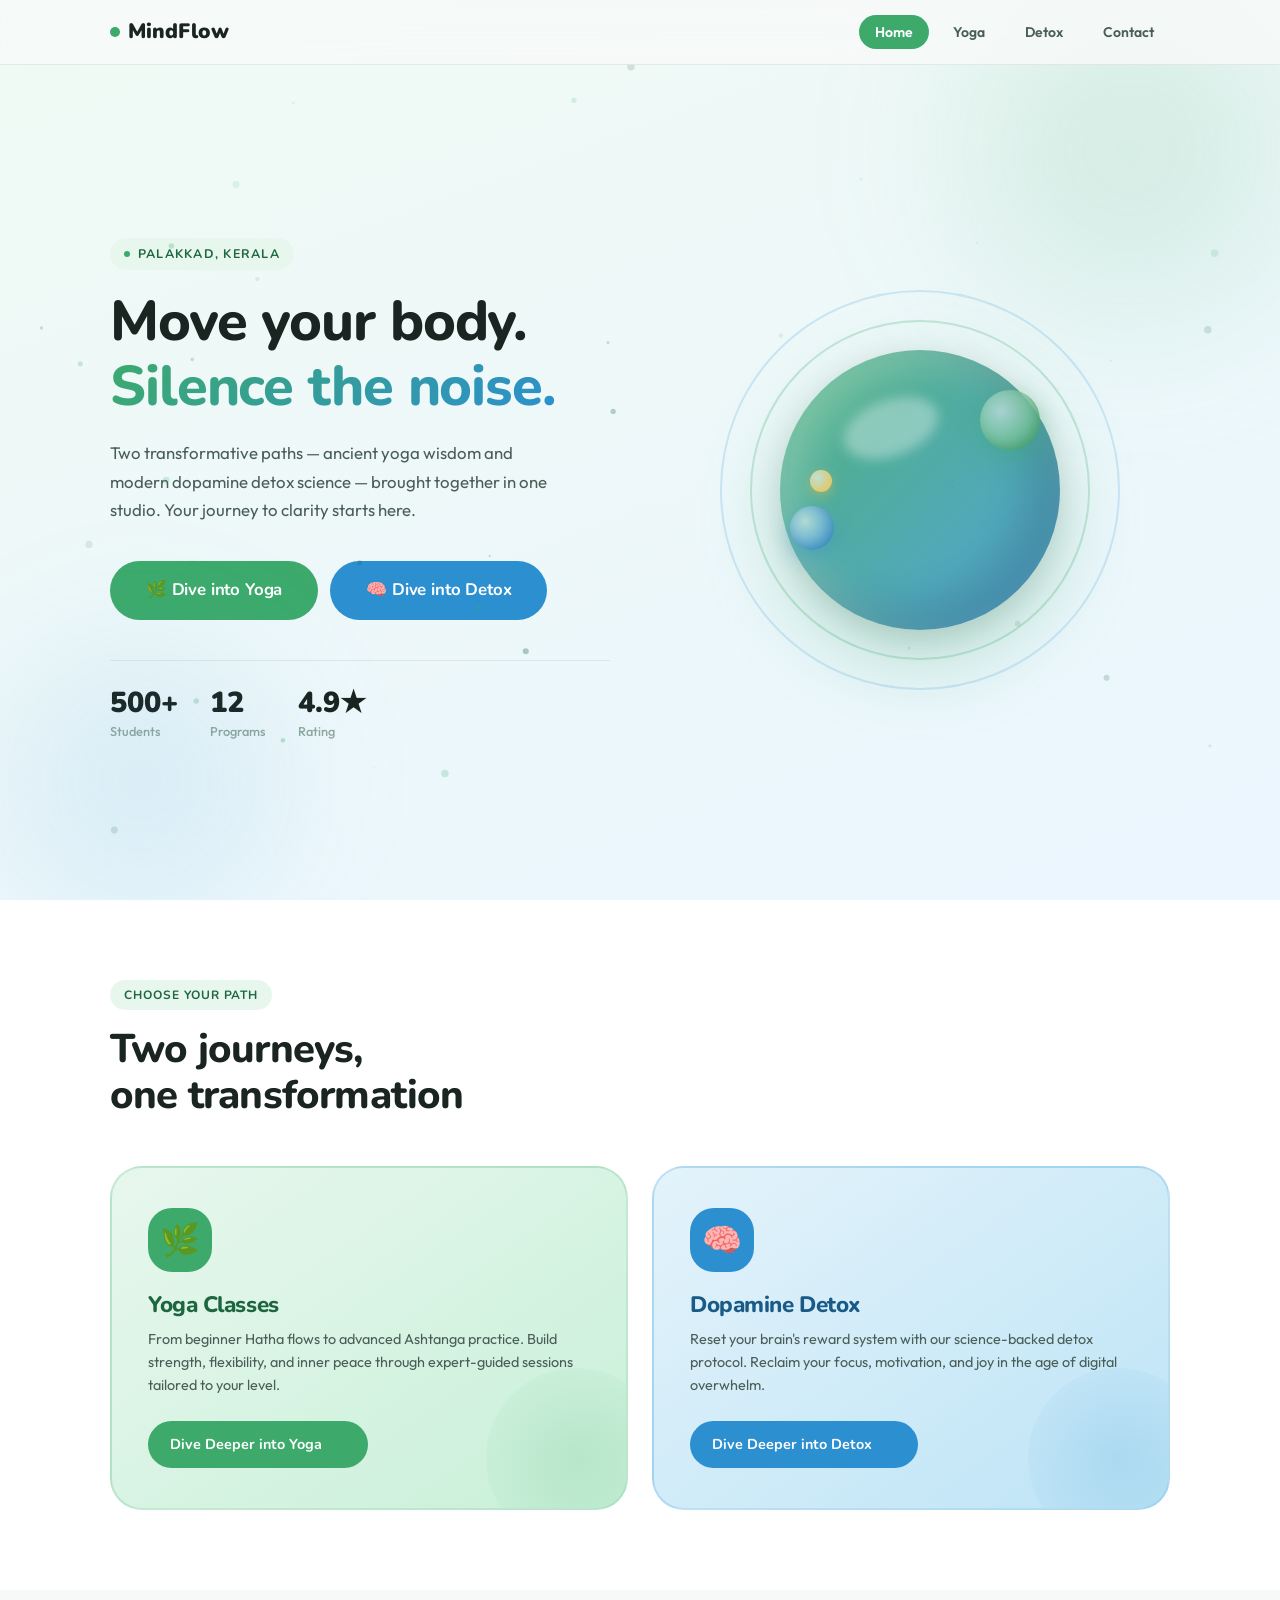
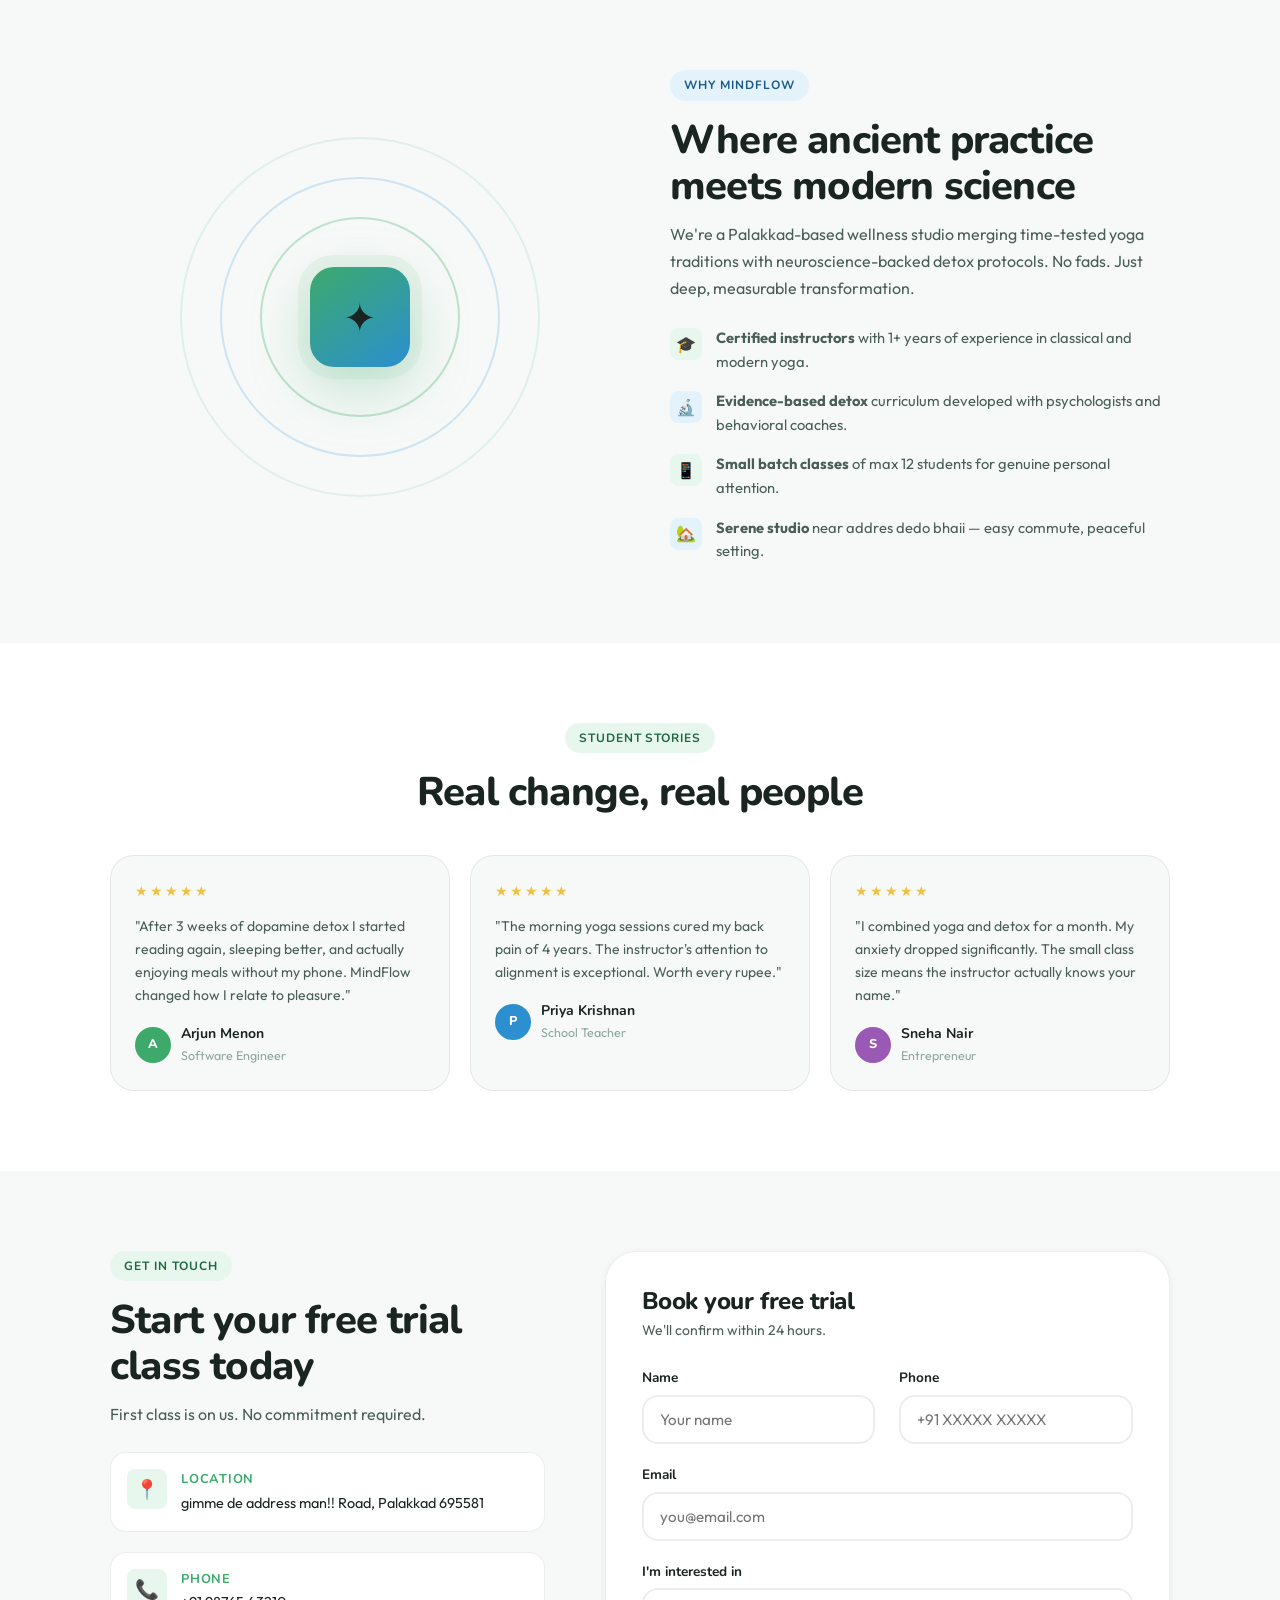
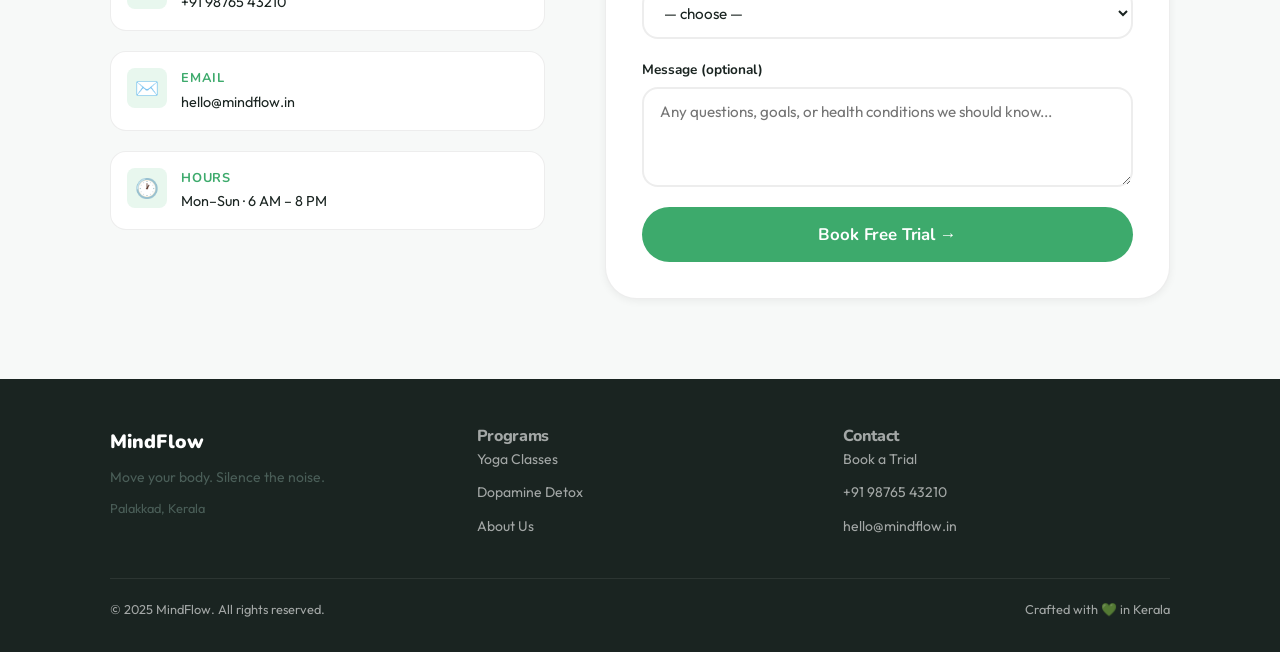
==== commit 26048650: "Update location references from Thiruvananthapuram to Palakkad" ====
--- a/index.html
+++ b/index.html
@@ -3,9 +3,9 @@
 <head>
   <meta charset="UTF-8" />
   <meta name="viewport" content="width=device-width, initial-scale=1.0" />
-  <title>MindFlow — Yoga & Dopamine Detox Classes in Thiruvananthapuram</title>
-  <meta name="description" content="Transform your mind and body with MindFlow's expert-led Yoga and Dopamine Detox programs. Classes in Thiruvananthapuram, Kerala. Book your free trial today." />
-  <meta name="keywords" content="yoga classes Thiruvananthapuram, dopamine detox, mindfulness Kerala, yoga school, digital detox, mental wellness" />
+  <title>MindFlow — Yoga & Dopamine Detox Classes in Palakkad</title>
+  <meta name="description" content="Transform your mind and body with MindFlow's expert-led Yoga and Dopamine Detox programs. Classes in Palakkad, Kerala. Book your free trial today." />
+  <meta name="keywords" content="yoga classes Palakkad, dopamine detox, mindfulness Kerala, yoga school, digital detox, mental wellness" />
   <meta name="robots" content="index, follow" />
   <link rel="canonical" href="https://mindflow.in/" />
 
@@ -22,13 +22,13 @@
     "@context": "https://schema.org",
     "@type": "LocalBusiness",
     "name": "MindFlow",
-    "description": "Yoga and Dopamine Detox classes in Thiruvananthapuram, Kerala",
+    "description": "Yoga and Dopamine Detox classes in Palakkad, Kerala",
     "url": "https://mindflow.in",
     "telephone": "+91-98765-43210",
     "address": {
       "@type": "PostalAddress",
-      "streetAddress": "Technopark Road",
-      "addressLocality": "Thiruvananthapuram",
+      "streetAddress": "shyanands house(gimme the adress man!!!)",
+      "addressLocality": "Palakkad",
       "addressRegion": "Kerala",
       "postalCode": "695581",
       "addressCountry": "IN"
@@ -728,7 +728,7 @@
       <div>
         <div class="hero__eyebrow">
           <span aria-hidden="true"></span>
-          Thiruvananthapuram, Kerala
+         Palakkad, Kerala
         </div>
         <h1 class="hero__title" id="hero-heading">
           Move your body.<br>
@@ -865,14 +865,14 @@
         <p class="pill" style="background:var(--detox-light);color:var(--detox-dark);">Why MindFlow</p>
         <h2 id="about-heading">Where ancient practice meets modern science</h2>
         <p style="margin-top:12px;">
-          We're a Thiruvananthapuram-based wellness studio merging time-tested
+          We're a Palakkad-based wellness studio merging time-tested
           yoga traditions with neuroscience-backed detox protocols. No fads.
           Just deep, measurable transformation.
         </p>
         <ul class="about__list" role="list">
           <li>
             <div class="about__list-icon" style="background:var(--yoga-light);">🎓</div>
-            <div><strong>Certified instructors</strong> with 10+ years of experience in classical and modern yoga.</div>
+            <div><strong>Certified instructors</strong> with 1+ years of experience in classical and modern yoga.</div>
           </li>
           <li>
             <div class="about__list-icon" style="background:var(--detox-light);">🔬</div>
@@ -884,7 +884,7 @@
           </li>
           <li>
             <div class="about__list-icon" style="background:var(--detox-light);">🏡</div>
-            <div><strong>Serene studio</strong> near Technopark — easy commute, peaceful setting.</div>
+            <div><strong>Serene studio</strong> near addres dedo bhaii — easy commute, peaceful setting.</div>
           </li>
         </ul>
       </div>
@@ -957,7 +957,7 @@
             <div class="contact-item__icon" aria-hidden="true">📍</div>
             <div>
               <div class="contact-item__label">Location</div>
-              <div class="contact-item__value">Technopark Road, Thiruvananthapuram 695581</div>
+              <div class="contact-item__value">gimme de address man!! Road, Palakkad 695581</div>
             </div>
           </div>
           <div class="contact-item" role="listitem">
@@ -1034,7 +1034,7 @@
       <div>
         <div class="footer__brand" id="footer-heading">MindFlow</div>
         <p class="footer__tagline">Move your body. Silence the noise.</p>
-        <p style="font-size:0.8rem;margin-top:8px;">Thiruvananthapuram, Kerala</p>
+        <p style="font-size:0.8rem;margin-top:8px;">Palakkad, Kerala</p>
       </div>
       <nav aria-label="Footer Programs">
         <h4>Programs</h4>
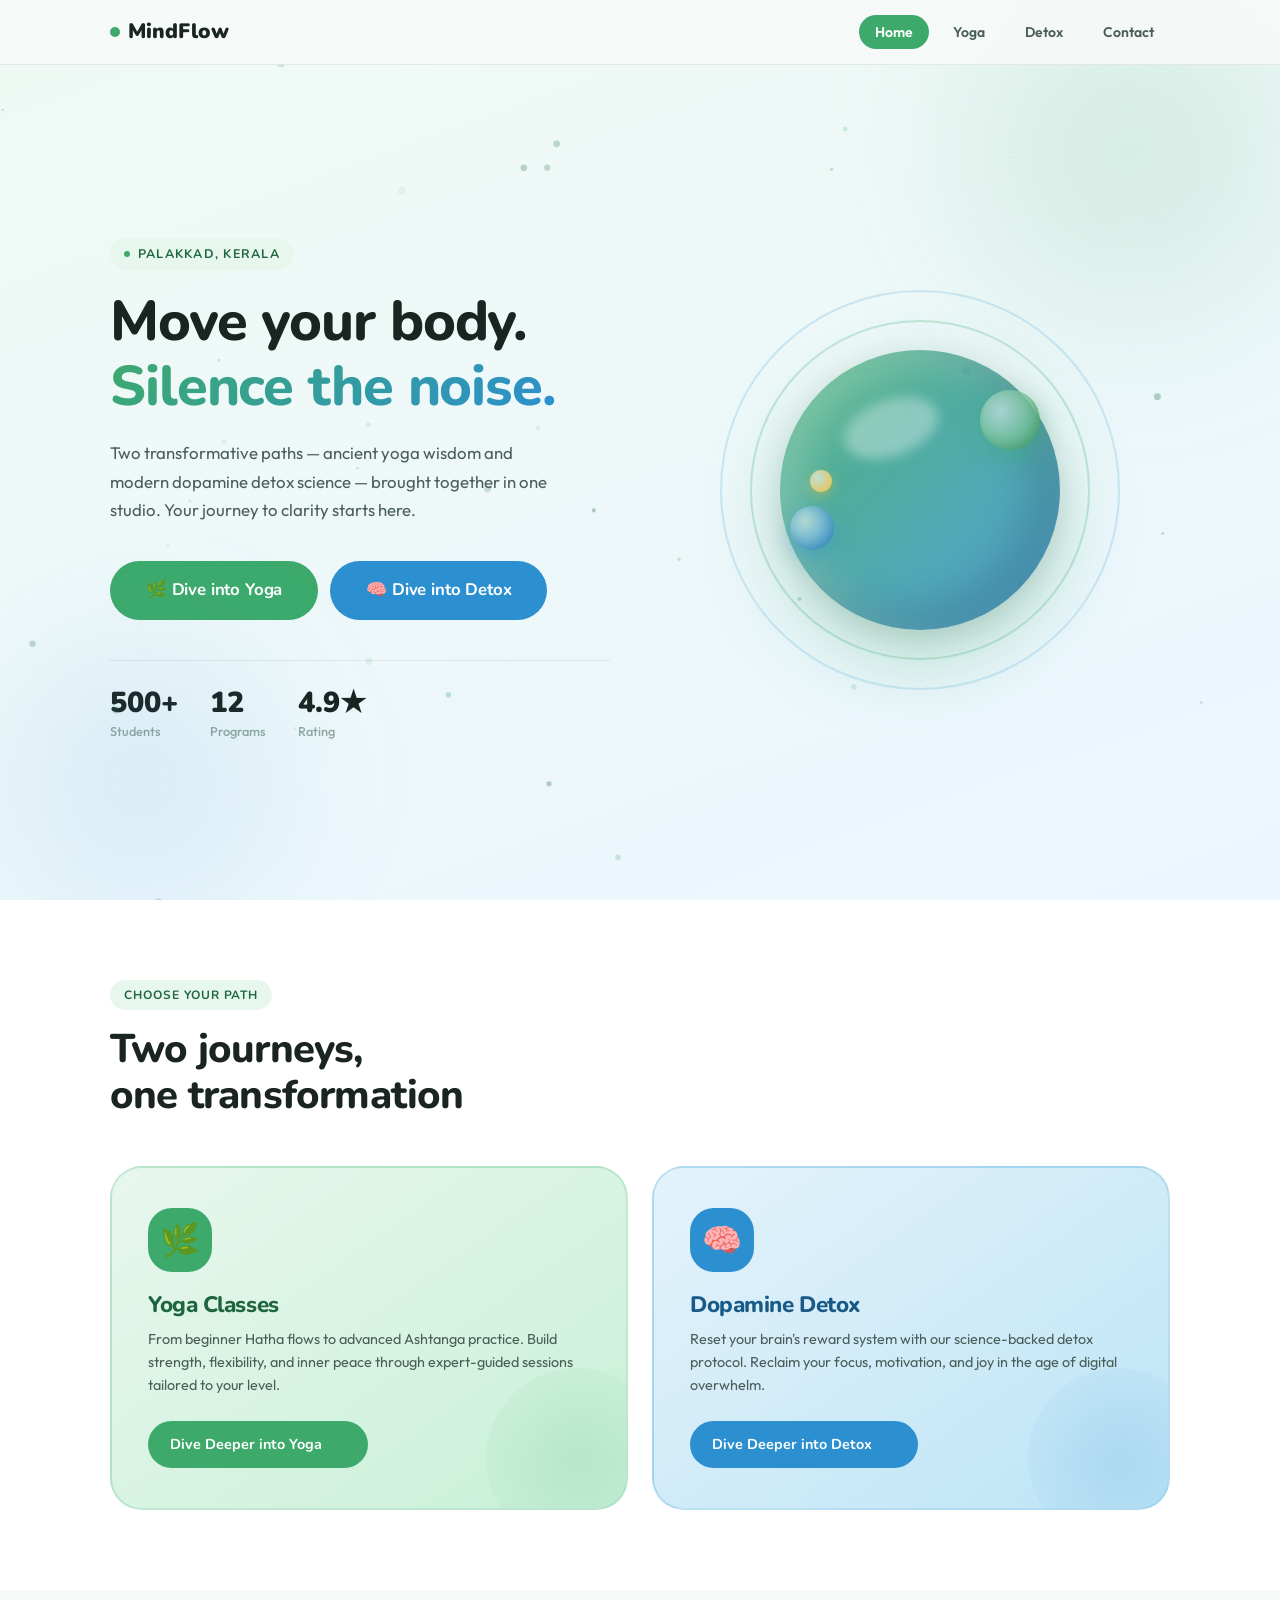
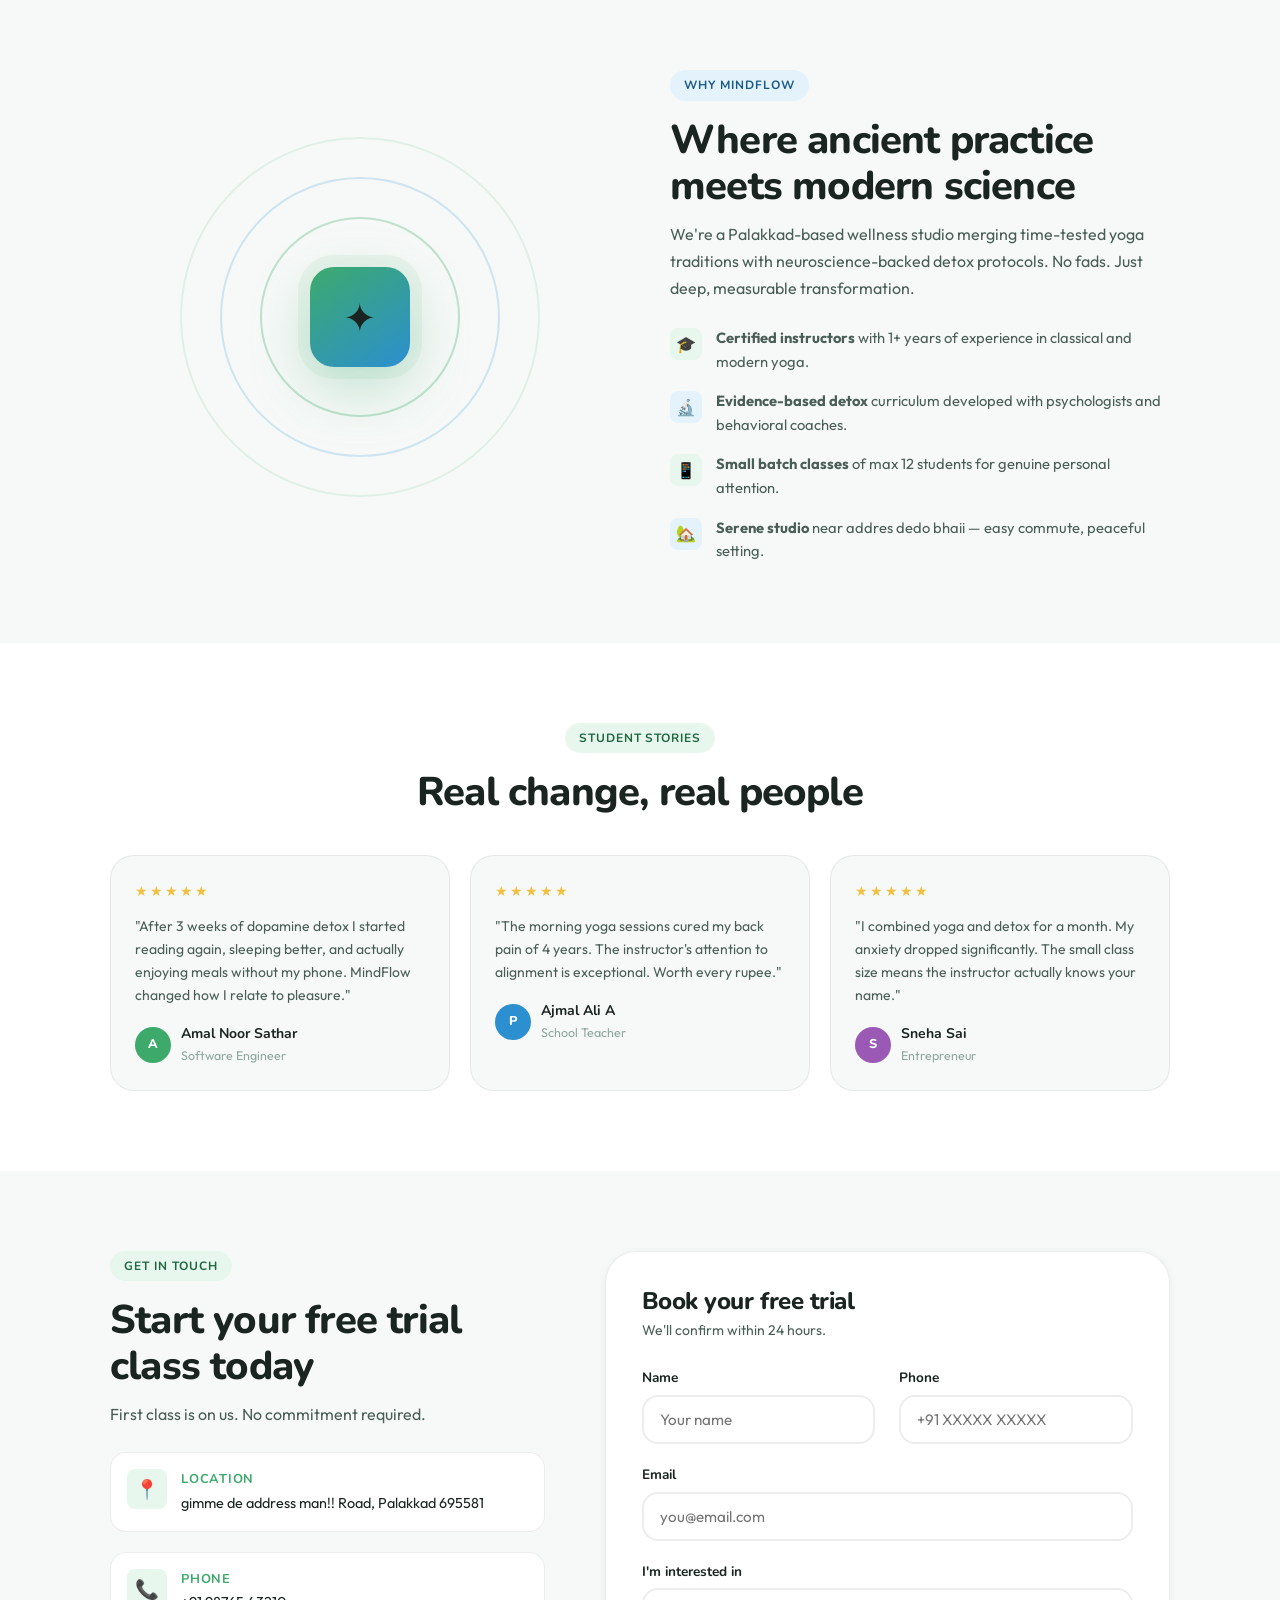
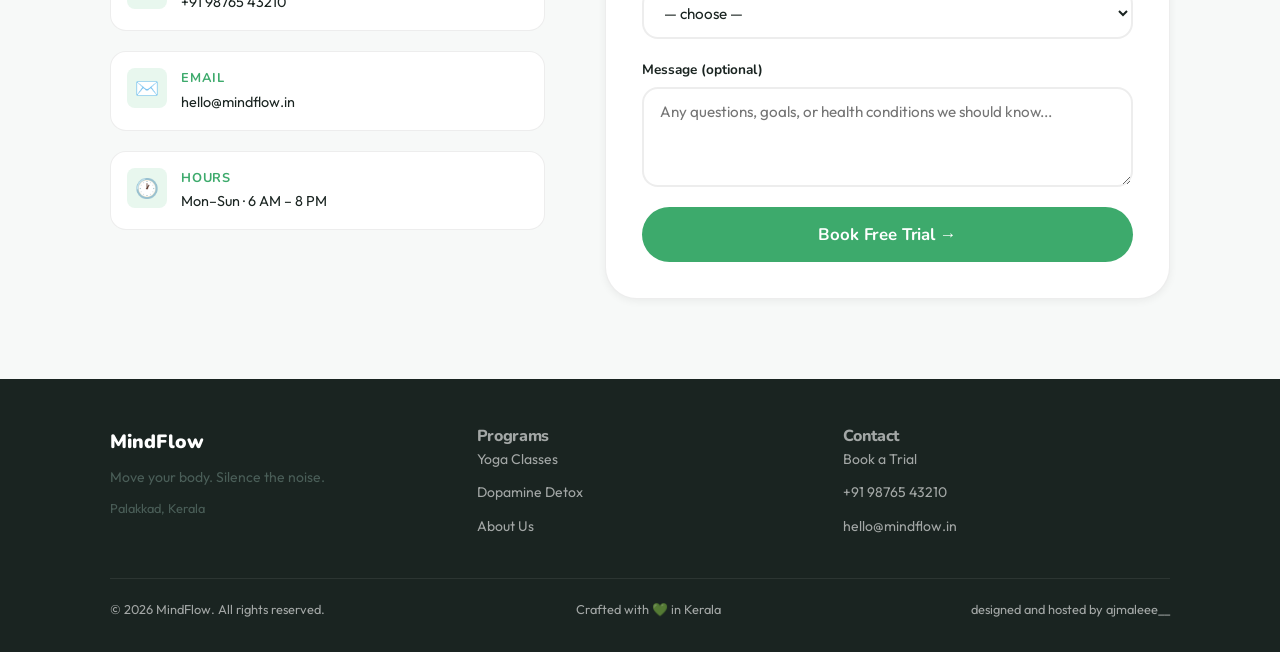
==== commit 6b7c4806: "Update testimonials and footer information" ====
--- a/index.html
+++ b/index.html
@@ -909,7 +909,7 @@
         <div class="testi-author">
           <div class="testi-avatar" style="background:var(--yoga-green);" aria-hidden="true">A</div>
           <div>
-            <div class="testi-name">Arjun Menon</div>
+            <div class="testi-name"> Amal Noor Sathar</div>
             <div class="testi-role">Software Engineer</div>
           </div>
         </div>
@@ -921,7 +921,7 @@
         <div class="testi-author">
           <div class="testi-avatar" style="background:var(--detox-blue);" aria-hidden="true">P</div>
           <div>
-            <div class="testi-name">Priya Krishnan</div>
+            <div class="testi-name"> Ajmal Ali A</div>
             <div class="testi-role">School Teacher</div>
           </div>
         </div>
@@ -933,7 +933,7 @@
         <div class="testi-author">
           <div class="testi-avatar" style="background:#9B59B6;" aria-hidden="true">S</div>
           <div>
-            <div class="testi-name">Sneha Nair</div>
+            <div class="testi-name">Sneha Sai</div>
             <div class="testi-role">Entrepreneur</div>
           </div>
         </div>
@@ -1054,8 +1054,9 @@
       </nav>
     </div>
     <div class="footer__bottom">
-      <span>© 2025 MindFlow. All rights reserved.</span>
+      <span>© 2026 MindFlow. All rights reserved.</span>
       <span>Crafted with 💚 in Kerala</span>
+      <span>designed and hosted by ajmaleee__</span>
     </div>
   </div>
 </footer>
